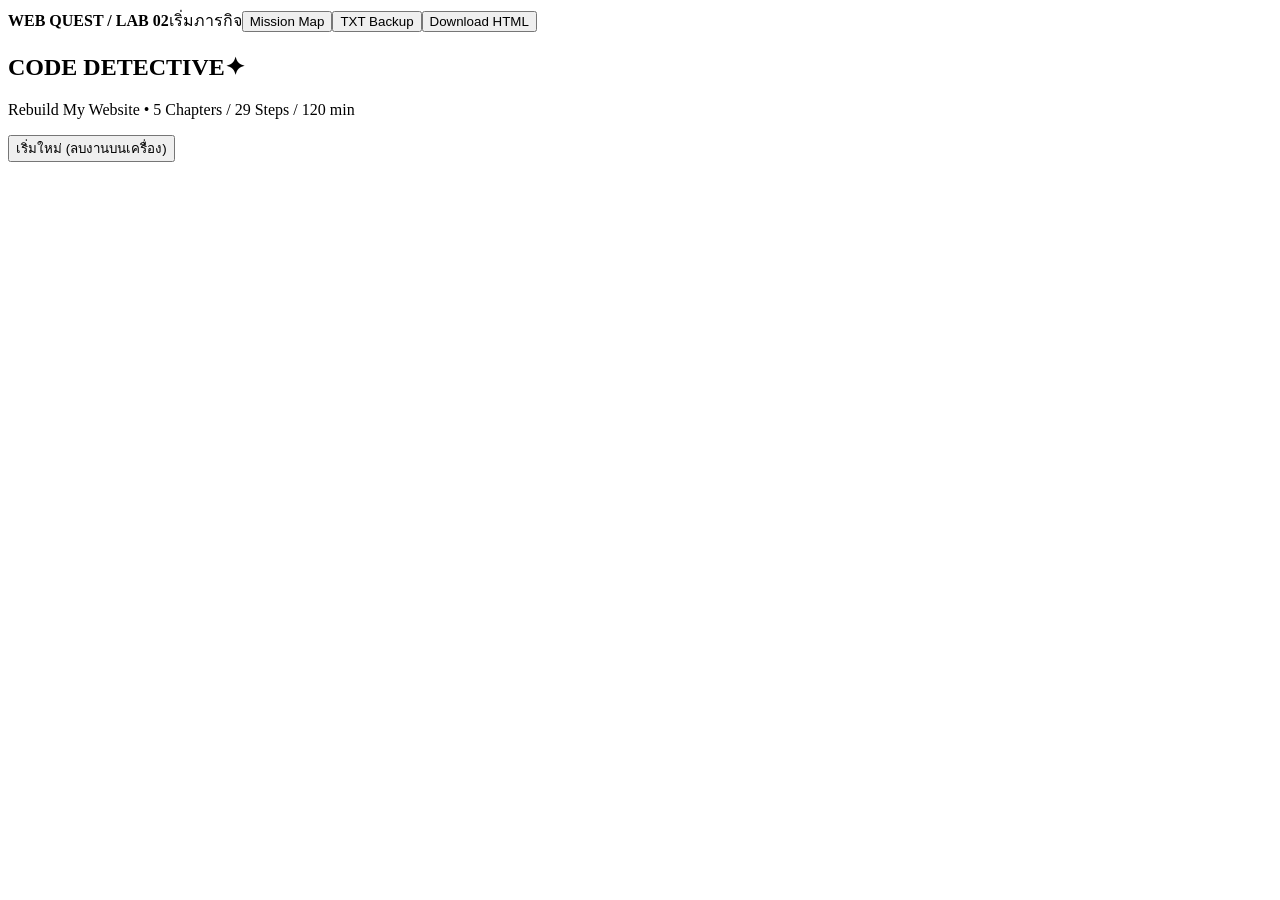
==== lab02/index.html @ c37c267f "Create index.html" ====
<!doctype html>
<html lang="th">

<head>
    <meta charset="utf-8">
    <meta name="viewport" content="width=device-width,initial-scale=1">
    <title>LAB 02 • Code Detective</title>
    <link rel="stylesheet" href="style.css">
</head>

<body>
    <header><b>WEB QUEST / LAB 02</b><span id="status">เริ่มภารกิจ</span><button id="mapBtn">Mission Map</button><button
            id="backup">TXT Backup</button><button id="export">Download HTML</button></header>
    <main>
        <section id="map">
            <h1>CODE DETECTIVE<span>✦</span></h1>
            <p>Rebuild My Website • 5 Chapters / 29 Steps / 120 min</p>
            <p id="progress"></p>
            <div id="cards"></div><button id="reset">เริ่มใหม่ (ลบงานบนเครื่อง)</button>
        </section>
        <section id="work" hidden>
            <div class="nav"><select id="stepSelect" aria-label="เลือกขั้นตอน"></select><b id="chapter"></b></div>
            <article class="learn">
                <h2 id="stepTitle"></h2>
                <p id="task"></p>
                <p id="extra"></p>
                <div id="classification"></div>
            </article>
            <div class="panels">
                <section class="panel">
                    <h3 class="orange">01 / EXAMPLE</h3>
                    <pre id="example"></pre>
                    <div id="library"></div>
                </section>
                <section class="panel editor">
                    <h3 class="yellow">02 / CODE EDITOR <small id="editorLabel"></small></h3><textarea id="code"
                        spellcheck="false" aria-label="HTML code" autocapitalize="off"
                        autocomplete="off"></textarea><button id="run">Run ▶</button>
                </section>
                <section class="panel">
                    <h3 class="mint">03 / LIVE VIEW <select id="mode" aria-label="Live View">
                            <option>Browser</option>
                            <option>Structure</option>
                            <option>DOM Tree</option>
                        </select></h3>
                    <div id="tab"></div><iframe id="preview" sandbox="" title="Safe HTML preview"></iframe>
                    <div id="tree" hidden></div>
                    <div id="dest"></div>
                </section>
            </div>
            <article class="detect"><b>DETECTIVE QUESTION</b>
                <p id="question"></p><label><input type="checkbox" id="observed"> ทดลอง / สังเกต /
                    ตรวจด้วยตนเองแล้ว</label>
            </article>
            <div id="feedback" role="status"></div>
            <div class="actions"><button id="back">← Back</button><button id="hint">Hint</button><button id="check"
                    class="primary">Check My Code</button><button id="next" disabled>Next →</button></div>
            <pre id="hintText" hidden></pre>
        </section>
        <section id="quizPage" hidden>
            <h1>FINAL CHALLENGE</h1>
            <div id="quizContent"></div>
        </section>
    </main>
    <script src="data.js"></script>
    <script src="app.js"></script>
</body>

</html>
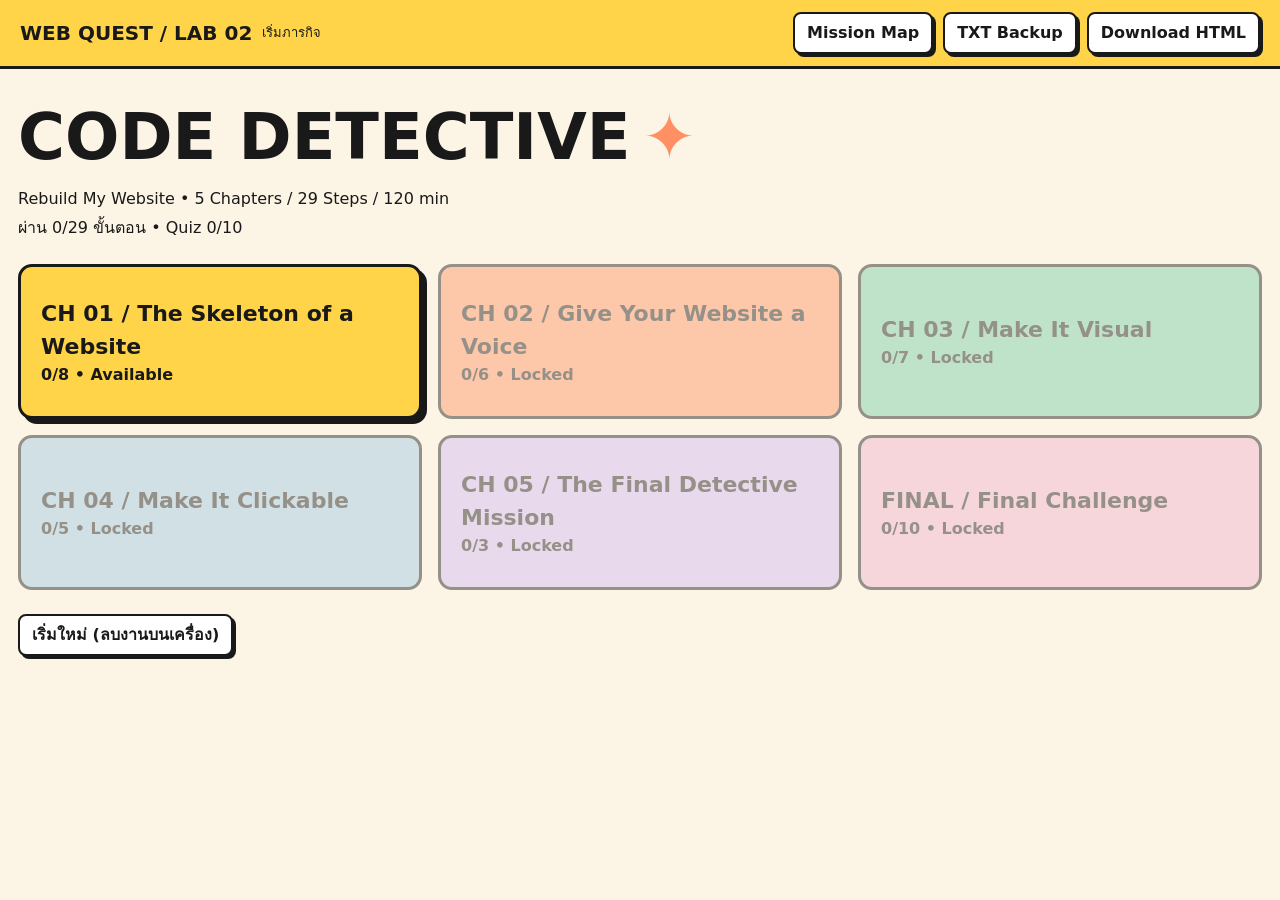
==== commit 408cac33: "Add files via upload" ====
--- a/lab02/index.html
+++ b/lab02/index.html
@@ -1,69 +1 @@
-<!doctype html>
-<html lang="th">
-
-<head>
-    <meta charset="utf-8">
-    <meta name="viewport" content="width=device-width,initial-scale=1">
-    <title>LAB 02 • Code Detective</title>
-    <link rel="stylesheet" href="style.css">
-</head>
-
-<body>
-    <header><b>WEB QUEST / LAB 02</b><span id="status">เริ่มภารกิจ</span><button id="mapBtn">Mission Map</button><button
-            id="backup">TXT Backup</button><button id="export">Download HTML</button></header>
-    <main>
-        <section id="map">
-            <h1>CODE DETECTIVE<span>✦</span></h1>
-            <p>Rebuild My Website • 5 Chapters / 29 Steps / 120 min</p>
-            <p id="progress"></p>
-            <div id="cards"></div><button id="reset">เริ่มใหม่ (ลบงานบนเครื่อง)</button>
-        </section>
-        <section id="work" hidden>
-            <div class="nav"><select id="stepSelect" aria-label="เลือกขั้นตอน"></select><b id="chapter"></b></div>
-            <article class="learn">
-                <h2 id="stepTitle"></h2>
-                <p id="task"></p>
-                <p id="extra"></p>
-                <div id="classification"></div>
-            </article>
-            <div class="panels">
-                <section class="panel">
-                    <h3 class="orange">01 / EXAMPLE</h3>
-                    <pre id="example"></pre>
-                    <div id="library"></div>
-                </section>
-                <section class="panel editor">
-                    <h3 class="yellow">02 / CODE EDITOR <small id="editorLabel"></small></h3><textarea id="code"
-                        spellcheck="false" aria-label="HTML code" autocapitalize="off"
-                        autocomplete="off"></textarea><button id="run">Run ▶</button>
-                </section>
-                <section class="panel">
-                    <h3 class="mint">03 / LIVE VIEW <select id="mode" aria-label="Live View">
-                            <option>Browser</option>
-                            <option>Structure</option>
-                            <option>DOM Tree</option>
-                        </select></h3>
-                    <div id="tab"></div><iframe id="preview" sandbox="" title="Safe HTML preview"></iframe>
-                    <div id="tree" hidden></div>
-                    <div id="dest"></div>
-                </section>
-            </div>
-            <article class="detect"><b>DETECTIVE QUESTION</b>
-                <p id="question"></p><label><input type="checkbox" id="observed"> ทดลอง / สังเกต /
-                    ตรวจด้วยตนเองแล้ว</label>
-            </article>
-            <div id="feedback" role="status"></div>
-            <div class="actions"><button id="back">← Back</button><button id="hint">Hint</button><button id="check"
-                    class="primary">Check My Code</button><button id="next" disabled>Next →</button></div>
-            <pre id="hintText" hidden></pre>
-        </section>
-        <section id="quizPage" hidden>
-            <h1>FINAL CHALLENGE</h1>
-            <div id="quizContent"></div>
-        </section>
-    </main>
-    <script src="data.js"></script>
-    <script src="app.js"></script>
-</body>
-
-</html>
+<!doctype html><html lang="th"><head><meta charset="utf-8"><meta name="viewport" content="width=device-width,initial-scale=1"><title>LAB 02 • Code Detective</title><link rel="stylesheet" href="style.css"></head><body><header><b>WEB QUEST / LAB 02</b><span id="status">เริ่มภารกิจ</span><button id="mapBtn">Mission Map</button><button id="backup">TXT Backup</button><button id="export">Download HTML</button></header><main><section id="map"><h1>CODE DETECTIVE<span>✦</span></h1><p>Rebuild My Website • 5 Chapters / 29 Steps / 120 min</p><p id="progress"></p><div id="cards"></div><button id="reset">เริ่มใหม่ (ลบงานบนเครื่อง)</button></section><section id="work" hidden><div class="nav"><select id="stepSelect" aria-label="เลือกขั้นตอน"></select><b id="chapter"></b></div><article class="learn"><h2 id="stepTitle"></h2><details id="learnDetails" open><summary>01 / LEARN — ทำความเข้าใจก่อนพิมพ์</summary><p id="concept"></p></details><div class="typeGuide"><b>02 / TYPE — ลงมือพิมพ์</b><p id="task"></p></div><p id="extra"></p><div id="classification"></div></article><div class="panels"><section class="panel"><h3 class="orange">01 / EXAMPLE</h3><pre id="example"></pre><div id="library"></div></section><section class="panel editor"><h3 class="yellow">02 / CODE EDITOR <small id="editorLabel"></small></h3><textarea id="code" spellcheck="false" aria-label="HTML code" autocapitalize="off" autocomplete="off"></textarea><button id="run">Run ▶</button></section><section class="panel"><h3 class="mint">03 / LIVE VIEW <select id="mode" aria-label="Live View"><option>Browser</option><option>Structure</option><option>DOM Tree</option></select></h3><div id="tab"></div><iframe id="preview" sandbox="" title="Safe HTML preview"></iframe><div id="tree" hidden></div><div id="dest"></div></section></div><article class="detect"><b>DETECTIVE QUESTION</b><p id="question"></p><label><input type="checkbox" id="observed"> ทดลอง / สังเกต / ตรวจด้วยตนเองแล้ว</label></article><div id="feedback" role="status"></div><div class="actions"><button id="back">← Back</button><button id="hint">Hint</button><button id="check" class="primary">Check My Code</button><button id="next" disabled>Next →</button></div><pre id="hintText" hidden></pre></section><section id="quizPage" hidden><h1>FINAL CHALLENGE</h1><div id="quizContent"></div></section></main><script src="data.js"></script><script src="app.js"></script></body></html>
--- a/lab02/style.css
+++ b/lab02/style.css
@@ -0,0 +1,3 @@
+*{box-sizing:border-box}body{margin:0;background:#FCF5E5;color:#191919;font:16px/1.5 system-ui,Tahoma,sans-serif}header{display:flex;align-items:center;gap:10px;flex-wrap:wrap;background:#FFD448;border-bottom:3px solid;padding:12px 20px}header b{font-size:20px}#status{margin-right:auto;font-size:13px}button,select{font:inherit;color:inherit;border:2px solid #191919;border-radius:8px;background:white;padding:7px 12px;cursor:pointer}button{box-shadow:3px 3px #191919;font-weight:700}button:disabled{opacity:.45;cursor:not-allowed;box-shadow:none}button:focus-visible,select:focus-visible,textarea:focus-visible{outline:3px solid #2269b3;outline-offset:2px}main{max-width:1600px;margin:auto;padding:18px}h1{font-size:clamp(34px,5vw,64px);line-height:1;margin:18px 0}h1 span{color:#FF9064;margin-left:12px}h2,p{margin:5px 0}#cards{display:grid;grid-template-columns:repeat(3,1fr);gap:16px;margin:24px 0}.mission{border:3px solid;border-radius:14px;box-shadow:5px 5px #191919;padding:20px;min-height:155px;text-align:left}.mission strong{display:block;font-size:22px}.nav,.actions{display:flex;align-items:center;gap:12px;flex-wrap:wrap;margin:10px 0}.learn,.detect,#feedback{border:2px solid;border-radius:10px;padding:12px;margin:10px 0;background:white}.detect{background:#D4B8F5}.panels{display:grid;grid-template-columns:25fr 45fr 30fr;gap:12px}.panel{border:2px solid;border-radius:10px;overflow:hidden;background:white;min-width:0;box-shadow:3px 3px #191919}.panel h3{margin:0;padding:9px;font-size:14px;border-bottom:2px solid;display:flex;align-items:center;justify-content:space-between;gap:5px;flex-wrap:wrap}.orange{background:#FF9064}.yellow{background:#FFD448}.mint,.primary{background:#75CFA7}pre{white-space:pre-wrap;overflow-wrap:anywhere;padding:12px;font:14px/1.5 monospace;margin:0}textarea{width:100%;height:330px;display:block;resize:vertical;background:#20252d;color:#fff;border:0;padding:14px;font:15px/1.6 monospace;tab-size:2}#run{margin:8px}iframe{width:100%;height:310px;border:0;background:white}#tab,#dest{font-size:12px;padding:7px;background:#eee;overflow-wrap:anywhere}#tree{height:310px;overflow:auto;padding:8px;font:13px monospace}.node{border:1px solid #777;border-radius:5px;padding:5px;margin:4px;background:#f5f5ff}.node .node{background:#fff}#library{padding:8px;display:grid;gap:8px}#library img{width:70px;vertical-align:middle;margin-right:5px}#library button{font-size:12px;padding:4px}#hintText{background:#fff;border:2px dashed;border-radius:8px}.answer{display:block;width:100%;text-align:left;margin:10px 0;white-space:normal}.quizbox{max-width:800px;background:white;border:2px solid;padding:20px;border-radius:12px}.classrow{display:flex;gap:8px;align-items:center;margin:5px 0}[hidden]{display:none!important}@media(max-width:1000px){.panels{grid-template-columns:1fr 1fr}.panels>.panel:first-child{grid-column:1/-1}#cards{grid-template-columns:repeat(2,1fr)}}@media(max-width:650px){.panels,#cards{grid-template-columns:1fr}header{padding:8px}main{padding:10px}}
+
+#learnDetails{background:#fff4bf;border:2px solid #191919;border-radius:8px;padding:10px 14px;margin:10px 0}#learnDetails summary{font-weight:800;cursor:pointer}#concept,#task{line-height:1.65;overflow-wrap:anywhere} .typeGuide{background:#fff0e7;border-left:5px solid #FF9064;padding:9px 14px;margin:8px 0}
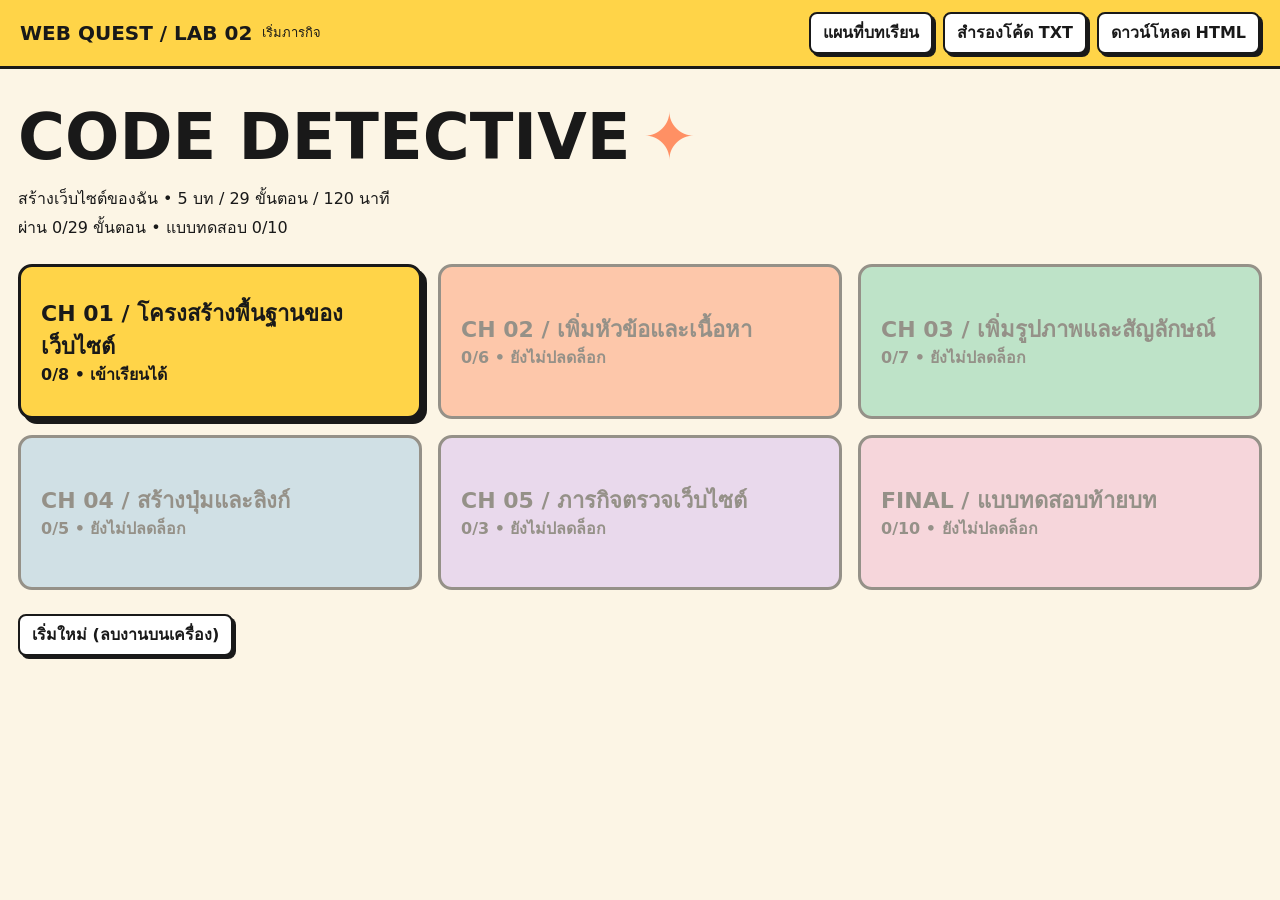
==== commit 8e315839: "Add files via upload" ====
--- a/lab02/index.html
+++ b/lab02/index.html
@@ -1 +1 @@
-<!doctype html><html lang="th"><head><meta charset="utf-8"><meta name="viewport" content="width=device-width,initial-scale=1"><title>LAB 02 • Code Detective</title><link rel="stylesheet" href="style.css"></head><body><header><b>WEB QUEST / LAB 02</b><span id="status">เริ่มภารกิจ</span><button id="mapBtn">Mission Map</button><button id="backup">TXT Backup</button><button id="export">Download HTML</button></header><main><section id="map"><h1>CODE DETECTIVE<span>✦</span></h1><p>Rebuild My Website • 5 Chapters / 29 Steps / 120 min</p><p id="progress"></p><div id="cards"></div><button id="reset">เริ่มใหม่ (ลบงานบนเครื่อง)</button></section><section id="work" hidden><div class="nav"><select id="stepSelect" aria-label="เลือกขั้นตอน"></select><b id="chapter"></b></div><article class="learn"><h2 id="stepTitle"></h2><details id="learnDetails" open><summary>01 / LEARN — ทำความเข้าใจก่อนพิมพ์</summary><p id="concept"></p></details><div class="typeGuide"><b>02 / TYPE — ลงมือพิมพ์</b><p id="task"></p></div><p id="extra"></p><div id="classification"></div></article><div class="panels"><section class="panel"><h3 class="orange">01 / EXAMPLE</h3><pre id="example"></pre><div id="library"></div></section><section class="panel editor"><h3 class="yellow">02 / CODE EDITOR <small id="editorLabel"></small></h3><textarea id="code" spellcheck="false" aria-label="HTML code" autocapitalize="off" autocomplete="off"></textarea><button id="run">Run ▶</button></section><section class="panel"><h3 class="mint">03 / LIVE VIEW <select id="mode" aria-label="Live View"><option>Browser</option><option>Structure</option><option>DOM Tree</option></select></h3><div id="tab"></div><iframe id="preview" sandbox="" title="Safe HTML preview"></iframe><div id="tree" hidden></div><div id="dest"></div></section></div><article class="detect"><b>DETECTIVE QUESTION</b><p id="question"></p><label><input type="checkbox" id="observed"> ทดลอง / สังเกต / ตรวจด้วยตนเองแล้ว</label></article><div id="feedback" role="status"></div><div class="actions"><button id="back">← Back</button><button id="hint">Hint</button><button id="check" class="primary">Check My Code</button><button id="next" disabled>Next →</button></div><pre id="hintText" hidden></pre></section><section id="quizPage" hidden><h1>FINAL CHALLENGE</h1><div id="quizContent"></div></section></main><script src="data.js"></script><script src="app.js"></script></body></html>
+<!doctype html><html lang="th"><head><meta charset="utf-8"><meta name="viewport" content="width=device-width,initial-scale=1"><title>LAB 02 • Code Detective</title><link rel="stylesheet" href="style.css?v=05"></head><body><header><b>WEB QUEST / LAB 02</b><span id="status">เริ่มภารกิจ</span><button id="mapBtn">แผนที่บทเรียน</button><button id="backup">สำรองโค้ด TXT</button><button id="export">ดาวน์โหลด HTML</button></header><main><section id="map"><h1>CODE DETECTIVE<span>✦</span></h1><p>สร้างเว็บไซต์ของฉัน • 5 บท / 29 ขั้นตอน / 120 นาที</p><p id="progress"></p><div id="cards"></div><button id="reset">เริ่มใหม่ (ลบงานบนเครื่อง)</button></section><section id="work" hidden><div class="nav"><select id="stepSelect" aria-label="เลือกขั้นตอน"></select><b id="chapter"></b></div><article class="learn"><h2 id="stepTitle"></h2><details id="learnDetails" open><summary><span class="knowledgeIcon" aria-hidden="true">▤</span><span><small>01 / LEARN — KNOWLEDGE ZONE (พื้นที่เรียนรู้)</small><strong>ทำความเข้าใจก่อนลงมือเขียน</strong></span></summary><div id="concept" class="knowledgeBody"></div></details><details id="typeDetails" class="typeGuide" open><summary>02 / TYPE — ลงมือพิมพ์</summary><div id="guidedSteps"></div></details><p id="extra"></p><div id="classification"></div></article><div class="panels"><section class="panel"><h3 class="orange">01 / EXAMPLE (ตัวอย่าง)</h3><div class="exampleScroll"><div id="example"></div><div id="library"></div></div></section><section class="panel editor"><h3 class="yellow">02 / CODE EDITOR (พื้นที่เขียนโค้ด) <small id="editorLabel"></small></h3><textarea id="code" spellcheck="false" aria-label="HTML code" autocapitalize="off" autocomplete="off"></textarea><button id="run">แสดงผล ▶</button></section><section class="panel"><h3 class="mint">03 / LIVE VIEW (แสดงผลเว็บไซต์) <select id="mode" aria-label="Live View"><option value="Browser">Browser (หน้าเว็บ)</option><option value="Structure">Structure (โครงสร้าง)</option><option value="DOM Tree">DOM Tree (แผนผังแท็ก)</option></select></h3><div id="tab"></div><iframe id="preview" sandbox="" title="Safe HTML preview"></iframe><div id="tree" hidden></div><div id="dest"></div></section></div><article class="detect"><b>DETECTIVE QUESTION (คำถามนักสืบ)</b><p id="question"></p><label><input type="checkbox" id="observed"> ทดลอง / สังเกต / ตรวจด้วยตนเองแล้ว</label></article><div id="feedback" role="status"></div><div class="actions"><button id="back">← ย้อนกลับ</button><button id="hint">คำใบ้</button><button id="check" class="primary">ตรวจสอบโค้ด</button><button id="next" disabled>ถัดไป →</button></div><pre id="hintText" hidden></pre></section><section id="quizPage" hidden><h1>FINAL CHALLENGE (แบบทดสอบท้ายบท)</h1><div id="quizContent"></div></section></main><script src="data.js?v=05"></script><script src="app.js?v=05"></script></body></html>
--- a/lab02/style.css
+++ b/lab02/style.css
@@ -1,3 +1,9 @@
 *{box-sizing:border-box}body{margin:0;background:#FCF5E5;color:#191919;font:16px/1.5 system-ui,Tahoma,sans-serif}header{display:flex;align-items:center;gap:10px;flex-wrap:wrap;background:#FFD448;border-bottom:3px solid;padding:12px 20px}header b{font-size:20px}#status{margin-right:auto;font-size:13px}button,select{font:inherit;color:inherit;border:2px solid #191919;border-radius:8px;background:white;padding:7px 12px;cursor:pointer}button{box-shadow:3px 3px #191919;font-weight:700}button:disabled{opacity:.45;cursor:not-allowed;box-shadow:none}button:focus-visible,select:focus-visible,textarea:focus-visible{outline:3px solid #2269b3;outline-offset:2px}main{max-width:1600px;margin:auto;padding:18px}h1{font-size:clamp(34px,5vw,64px);line-height:1;margin:18px 0}h1 span{color:#FF9064;margin-left:12px}h2,p{margin:5px 0}#cards{display:grid;grid-template-columns:repeat(3,1fr);gap:16px;margin:24px 0}.mission{border:3px solid;border-radius:14px;box-shadow:5px 5px #191919;padding:20px;min-height:155px;text-align:left}.mission strong{display:block;font-size:22px}.nav,.actions{display:flex;align-items:center;gap:12px;flex-wrap:wrap;margin:10px 0}.learn,.detect,#feedback{border:2px solid;border-radius:10px;padding:12px;margin:10px 0;background:white}.detect{background:#D4B8F5}.panels{display:grid;grid-template-columns:25fr 45fr 30fr;gap:12px}.panel{border:2px solid;border-radius:10px;overflow:hidden;background:white;min-width:0;box-shadow:3px 3px #191919}.panel h3{margin:0;padding:9px;font-size:14px;border-bottom:2px solid;display:flex;align-items:center;justify-content:space-between;gap:5px;flex-wrap:wrap}.orange{background:#FF9064}.yellow{background:#FFD448}.mint,.primary{background:#75CFA7}pre{white-space:pre-wrap;overflow-wrap:anywhere;padding:12px;font:14px/1.5 monospace;margin:0}textarea{width:100%;height:330px;display:block;resize:vertical;background:#20252d;color:#fff;border:0;padding:14px;font:15px/1.6 monospace;tab-size:2}#run{margin:8px}iframe{width:100%;height:310px;border:0;background:white}#tab,#dest{font-size:12px;padding:7px;background:#eee;overflow-wrap:anywhere}#tree{height:310px;overflow:auto;padding:8px;font:13px monospace}.node{border:1px solid #777;border-radius:5px;padding:5px;margin:4px;background:#f5f5ff}.node .node{background:#fff}#library{padding:8px;display:grid;gap:8px}#library img{width:70px;vertical-align:middle;margin-right:5px}#library button{font-size:12px;padding:4px}#hintText{background:#fff;border:2px dashed;border-radius:8px}.answer{display:block;width:100%;text-align:left;margin:10px 0;white-space:normal}.quizbox{max-width:800px;background:white;border:2px solid;padding:20px;border-radius:12px}.classrow{display:flex;gap:8px;align-items:center;margin:5px 0}[hidden]{display:none!important}@media(max-width:1000px){.panels{grid-template-columns:1fr 1fr}.panels>.panel:first-child{grid-column:1/-1}#cards{grid-template-columns:repeat(2,1fr)}}@media(max-width:650px){.panels,#cards{grid-template-columns:1fr}header{padding:8px}main{padding:10px}}
 
 #learnDetails{background:#fff4bf;border:2px solid #191919;border-radius:8px;padding:10px 14px;margin:10px 0}#learnDetails summary{font-weight:800;cursor:pointer}#concept,#task{line-height:1.65;overflow-wrap:anywhere} .typeGuide{background:#fff0e7;border-left:5px solid #FF9064;padding:9px 14px;margin:8px 0}
+
+.exampleScroll{height:clamp(390px,62vh,680px);overflow:auto;overscroll-behavior:contain;scrollbar-gutter:stable;padding:10px}#example{display:grid;gap:10px}.guideBlock{border:1px solid #191919;border-radius:8px;padding:10px;background:#fff}.guideBlock h4{font-size:14px;margin:0 0 6px}.guideBlock h5{font-size:12px;margin:10px 0 4px}.guideBlock p{font-size:14px;line-height:1.6;overflow-wrap:anywhere}.guideCode{background:#20252d;color:#fff;border-radius:6px;padding:8px;font-size:12px;line-height:1.55;white-space:pre-wrap;overflow-wrap:anywhere}.guideCode span{display:block;min-height:1.55em}.guideCode .addedLine{background:#34583d;color:#c2ffac;border-left:3px solid #75cfa7;padding-left:3px}.guideBlock.expected{background:#ddf2e5}.guideBlock.remember{background:#fff0ba}.panels{align-items:start;grid-template-columns:30fr 40fr 30fr}.panel textarea{height:clamp(340px,55vh,620px)}.panel iframe,.panel #tree{height:clamp(340px,55vh,620px)}@media(max-width:1000px){.panels{grid-template-columns:1fr 1fr}.exampleScroll{height:390px}}@media(max-width:650px){.panels{grid-template-columns:1fr}}
+
+#typeDetails summary{font-weight:800;cursor:pointer}#guidedSteps{display:grid;grid-template-columns:1fr 2fr;gap:10px;margin-top:12px}#guidedSteps .guideBlock{min-width:0}#guidedSteps .guideCode{font-size:14px}#guidedSteps .guideBlock p{font-size:15px}#example{white-space:pre-wrap;overflow-wrap:anywhere;font:14px/1.6 monospace;padding:4px} .panels{grid-template-columns:25fr 45fr 30fr}.exampleScroll{height:clamp(340px,55vh,620px)}@media(max-width:1000px){.panels{grid-template-columns:1fr 1fr}#guidedSteps{grid-template-columns:1fr}}@media(max-width:650px){.panels{grid-template-columns:1fr}}
+
+#learnDetails{padding:0;background:#fffdf5;border:3px solid #191919;border-radius:14px;overflow:hidden;box-shadow:4px 4px #191919;margin:14px 0 20px}#learnDetails summary{display:flex;align-items:center;gap:14px;background:#ffd448;padding:16px;list-style:none}#learnDetails summary::-webkit-details-marker{display:none}#learnDetails summary:after{content:'▾';margin-left:auto;font-size:24px}#learnDetails[open] summary:after{content:'▴'}#learnDetails[open] summary{border-bottom:2px solid}#learnDetails summary small,#learnDetails summary strong{display:block}#learnDetails summary strong{font-size:clamp(18px,2vw,25px)}.knowledgeIcon{background:#191919;color:#ffd448;border-radius:9px;padding:8px 13px;font-size:27px}.knowledgeBody{padding:clamp(16px,3vw,30px);max-width:1050px}.knowledgeBody h3{font-size:clamp(23px,2.5vw,32px);margin:0 0 12px}.knowledgeBody h4{font-size:19px;margin:18px 0 5px}.knowledgeBody p{font-size:17px;line-height:1.8;margin:8px 0}.knowledgeDefinition{font-weight:600}.knowledgeExample{margin-top:18px;background:#f1e9d8;border-left:5px solid #191919;border-radius:6px;padding:14px;font:600 16px/1.7 system-ui,Tahoma,sans-serif;white-space:pre-wrap;overflow-wrap:anywhere}#mode{max-width:100%}
